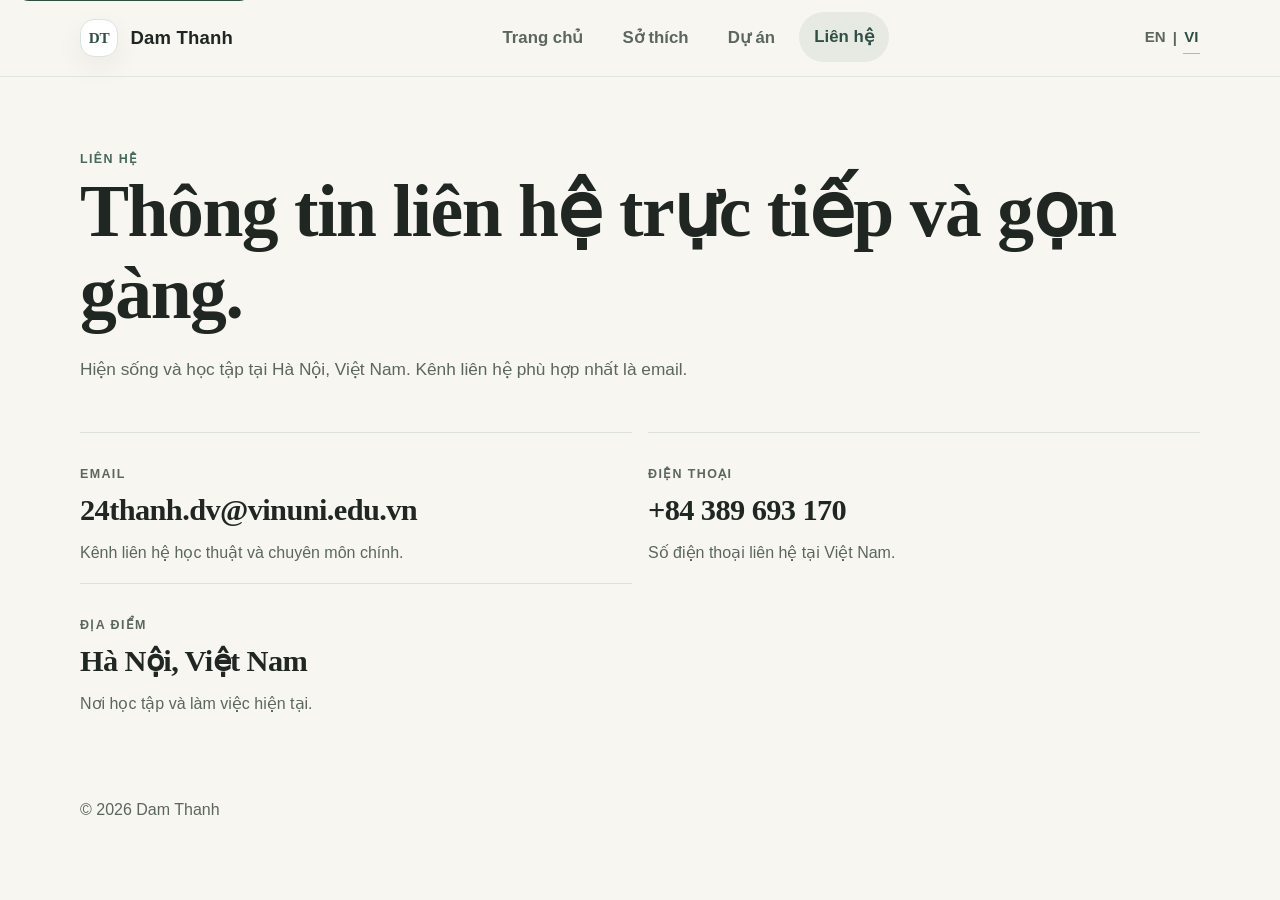
==== contact-vi.html @ 06731d40 "Add files via upload" ====
<!DOCTYPE html>
<html lang="vi">
<head>
  <meta charset="UTF-8">
  <meta name="viewport" content="width=device-width, initial-scale=1.0">
  <title>Liên hệ | Dam Thanh</title>
  <meta name="description" content="Thông tin liên hệ của Dam Viet Thanh, sinh viên Data Science tại VinUniversity, hiện sống và học tập tại Hà Nội, Việt Nam.">
  <meta name="theme-color" content="#f7f6f1">
  <link rel="canonical" href="http://localhost:3050/contact-vi.html">
  <link rel="stylesheet" href="css/style.css">
</head>
<body>
  <a class="skip-link" href="#main">Bỏ qua nội dung điều hướng</a>

  <header class="site-header">
    <nav class="nav" aria-label="Điều hướng chính">
      <a class="brand" href="index-vi.html" aria-label="Trang chủ Dam Thanh">
        <span class="brand-mark">DT</span>
        <span class="brand-text">Dam Thanh</span>
      </a>

      <button class="nav-toggle" type="button" aria-expanded="false" aria-controls="nav-links">
        Menu
      </button>

      <div class="nav-links" id="nav-links">
        <a href="index-vi.html">Trang chủ</a>
        <a href="hobbies-vi.html">Sở thích</a>
        <a href="projects-vi.html">Dự án</a>
        <a href="contact-vi.html">Liên hệ</a>
      </div>

      <div class="nav-lang" aria-label="Chuyển ngôn ngữ">
        <a href="contact.html">EN</a>
        <span>|</span>
        <a class="is-active" href="contact-vi.html" aria-current="page">VI</a>
      </div>
    </nav>
  </header>

  <main id="main" class="page-shell">
    <section class="page-intro reveal">
      <p class="eyebrow">Liên hệ</p>
      <h1>Thông tin liên hệ trực tiếp và gọn gàng.</h1>
      <p class="lead">
        Hiện sống và học tập tại Hà Nội, Việt Nam. Kênh liên hệ phù hợp nhất là email.
      </p>
    </section>

    <section class="contact-layout reveal">
      <article class="contact-card">
        <p class="card-label">Email</p>
        <h2><a href="mailto:24thanh.dv@vinuni.edu.vn">24thanh.dv@vinuni.edu.vn</a></h2>
        <p>Kênh liên hệ học thuật và chuyên môn chính.</p>
      </article>

      <article class="contact-card">
        <p class="card-label">Điện thoại</p>
        <h2><a href="tel:+84389693170">+84 389 693 170</a></h2>
        <p>Số điện thoại liên hệ tại Việt Nam.</p>
      </article>

      <article class="contact-card">
        <p class="card-label">Địa điểm</p>
        <h2>Hà Nội, Việt Nam</h2>
        <p>Nơi học tập và làm việc hiện tại.</p>
      </article>
    </section>
  </main>

  <footer class="site-footer">
    <p>&copy; <span id="year"></span> Dam Thanh</p>
  </footer>

  <script src="js/script.js"></script>
</body>
</html>
---- css/style.css ----
:root {
  --bg: #f7f6f1;
  --surface: #fcfbf7;
  --surface-strong: #ffffff;
  --text: #202722;
  --muted: #5b665f;
  --line: #dde2dc;
  --accent: #45695d;
  --accent-strong: #2f4f45;
  --shadow: 0 10px 28px rgba(26, 39, 33, 0.06);
  --radius: 1.1rem;
  --radius-large: 1.5rem;
  --max-width: 1120px;
}

*,
*::before,
*::after {
  box-sizing: border-box;
}

html {
  scroll-behavior: smooth;
}

body {
  margin: 0;
  background: var(--bg);
  color: var(--text);
  font-family: "Segoe UI", "Helvetica Neue", Arial, sans-serif;
  line-height: 1.65;
  text-rendering: optimizeLegibility;
}

img {
  display: block;
  max-width: 100%;
}

a {
  color: inherit;
  text-decoration: none;
}

button,
input,
textarea {
  font: inherit;
}

h1,
h2,
h3 {
  margin: 0;
  font-family: "Iowan Old Style", "Palatino Linotype", "Book Antiqua", Georgia, serif;
  font-weight: 600;
  letter-spacing: -0.02em;
  line-height: 1.12;
}

p {
  margin: 0;
}

.skip-link {
  position: absolute;
  top: -3rem;
  left: 1rem;
  z-index: 20;
  padding: 0.7rem 0.95rem;
  border-radius: 0.8rem;
  background: var(--accent-strong);
  color: #fff;
}

.skip-link:focus {
  top: 1rem;
}

.site-header {
  position: sticky;
  top: 0;
  z-index: 10;
  border-bottom: 1px solid rgba(221, 226, 220, 0.92);
  background: rgba(247, 246, 241, 0.92);
  backdrop-filter: blur(14px);
}

.nav {
  width: min(var(--max-width), calc(100% - 2rem));
  margin: 0 auto;
  min-height: 4.75rem;
  display: flex;
  align-items: center;
  justify-content: flex-start;
  gap: 0.75rem;
}

.brand {
  display: inline-flex;
  align-items: center;
  gap: 0.75rem;
  flex: 0 0 auto;
  min-width: 9.5rem;
}

.brand-mark {
  width: 2.4rem;
  height: 2.4rem;
  display: grid;
  place-items: center;
  border: 1px solid var(--line);
  border-radius: 0.9rem;
  background: var(--surface-strong);
  color: var(--accent-strong);
  font-family: "Iowan Old Style", Georgia, serif;
  font-size: 0.95rem;
  font-weight: 700;
  box-shadow: var(--shadow);
}

.brand-text {
  font-size: 1.16rem;
  font-weight: 650;
  letter-spacing: 0.01em;
}

.nav-toggle {
  display: none;
  padding: 0.7rem 0.95rem;
  border: 1px solid var(--line);
  border-radius: 0.9rem;
  background: var(--surface);
  color: var(--text);
}

.nav-links {
  display: flex;
  align-items: center;
  justify-content: center;
  gap: 0.55rem;
  flex: 1;
  width: 100%;
}

.nav-lang {
  display: inline-flex;
  align-items: center;
  gap: 0.35rem;
  flex: 0 0 auto;
  color: var(--muted);
  font-size: 0.94rem;
  font-weight: 600;
}

.nav-lang a {
  padding: 0.22rem 0.1rem;
  border-bottom: 1px solid transparent;
  transition: color 180ms ease, border-color 180ms ease;
}

.nav-lang a:hover,
.nav-lang a:focus-visible,
.nav-lang a.is-active {
  color: var(--accent-strong);
  border-color: rgba(69, 105, 93, 0.42);
}

.nav-links a {
  padding: 0.72rem 0.95rem;
  border-radius: 999px;
  color: var(--muted);
  font-size: 1.05rem;
  font-weight: 600;
  transition: color 180ms ease, background-color 180ms ease, transform 180ms ease;
}

.nav-links a:hover,
.nav-links a:focus-visible,
.nav-links a.is-active {
  color: var(--accent-strong);
  background: rgba(69, 105, 93, 0.09);
  transform: translateY(-1px);
}

.page-shell {
  width: min(var(--max-width), calc(100% - 2rem));
  margin: 0 auto;
  padding: 4.5rem 0 5rem;
}

.hero,
.page-intro,
.section,
.section-grid,
.detail-grid,
.project-stack,
.contact-layout {
  margin-top: 0;
}

.hero {
  max-width: 48rem;
}

.hero-stage {
  max-width: none;
  min-height: 34rem;
  display: grid;
  grid-template-columns: minmax(0, 1.15fr) minmax(220px, 0.6fr);
  align-items: end;
  gap: 2rem;
  padding: 2.2rem;
  border-radius: 2rem;
  overflow: hidden;
  background-image:
    linear-gradient(180deg, rgba(20, 29, 25, 0.24) 0%, rgba(20, 29, 25, 0.52) 100%),
    linear-gradient(90deg, rgba(20, 29, 25, 0.58) 0%, rgba(20, 29, 25, 0.34) 54%, rgba(20, 29, 25, 0.18) 100%),
    url("../images/vinuni-upfront.webp");
  background-size: cover;
  background-position: center center;
  box-shadow: var(--shadow);
}

.hero-panel {
  max-width: 38rem;
  color: #f7f7f2;
}

.hero-panel .eyebrow {
  color: rgba(247, 247, 242, 0.82);
}

.hero-stage h1 {
  color: #ffffff;
}

.hero-subtitle {
  margin-top: 1rem;
  max-width: 34rem;
  color: rgba(247, 247, 242, 0.94);
  font-size: 1.18rem;
  line-height: 1.65;
}

.hero-stage .lead {
  max-width: 32rem;
  color: rgba(247, 247, 242, 0.84);
}

.hero-meta {
  margin-top: 1.2rem;
  color: rgba(247, 247, 242, 0.78);
  font-size: 0.98rem;
  letter-spacing: 0.02em;
}

.hero-meta a {
  color: inherit;
  text-decoration: underline;
  text-decoration-color: rgba(247, 247, 242, 0.35);
  text-underline-offset: 0.16em;
}

.hero-meta a:hover,
.hero-meta a:focus-visible {
  text-decoration-color: rgba(247, 247, 242, 0.82);
}

.hero-aside {
  display: flex;
  justify-content: flex-end;
  align-items: end;
}

.portrait-frame {
  width: min(100%, 25rem);
  margin: 0;
  padding: 0.9rem;
  border: 1px solid var(--line);
  border-radius: 2rem;
  background: rgba(255, 255, 255, 0.72);
  box-shadow: var(--shadow);
}

.portrait-frame-hero {
  width: min(100%, 18rem);
  padding: 0.6rem;
  background: rgba(255, 255, 255, 0.1);
  border-color: rgba(255, 255, 255, 0.18);
  backdrop-filter: blur(6px);
}

.portrait-frame img {
  width: 100%;
  aspect-ratio: 4 / 5;
  object-fit: cover;
  object-position: center top;
  border-radius: 1.4rem;
}

.summary-strip {
  display: grid;
  grid-template-columns: repeat(auto-fit, minmax(220px, 1fr));
  gap: 1.25rem;
  margin-top: 2rem;
}

.summary-item {
  padding-top: 1rem;
  border-top: 1px solid var(--line);
}

.story-section {
  margin-top: 4.75rem;
  padding-top: 2.15rem;
  border-top: 1px solid var(--line);
}

.media-grid {
  display: grid;
  grid-template-columns: repeat(2, minmax(0, 1fr));
  gap: 1.4rem 1.1rem;
  margin-top: 1.8rem;
}

.media-card {
  grid-column: span 1;
  margin: 0;
}

.media-card-wide {
  grid-column: 1 / -1;
}

.media-card-tall {
  grid-column: span 1;
}

.media-card img {
  width: 100%;
  height: 18.5rem;
  object-fit: cover;
  object-position: center;
  border-radius: 1rem;
}

.media-card-wide img {
  height: 24rem;
}

.media-card-tall img {
  height: 18.5rem;
}

.media-card figcaption {
  padding: 0.8rem 0 0;
  color: var(--muted);
  font-size: 0.92rem;
  line-height: 1.55;
}

.summary-item h2 {
  margin-top: 0.45rem;
  font-size: clamp(1.2rem, 2vw, 1.5rem);
}

.summary-item p:last-child {
  margin-top: 0.55rem;
  color: var(--muted);
}

.eyebrow,
.card-label,
.project-type,
.project-year {
  font-size: 0.78rem;
  font-weight: 700;
  letter-spacing: 0.11em;
  text-transform: uppercase;
}

.eyebrow,
.card-label,
.project-type {
  color: var(--accent);
}

.hero h1,
.page-intro h1 {
  font-size: clamp(2.5rem, 6vw, 4.6rem);
}

.lead {
  margin-top: 1.3rem;
  max-width: 42rem;
  color: var(--muted);
  font-size: 1.08rem;
}

.button {
  display: inline-flex;
  align-items: center;
  justify-content: center;
  min-height: 3rem;
  padding: 0.8rem 1.15rem;
  border: 1px solid transparent;
  border-radius: 999px;
  background: var(--accent-strong);
  color: #fff;
  box-shadow: var(--shadow);
  transition: transform 180ms ease, opacity 180ms ease, background-color 180ms ease;
}

.button:hover,
.button:focus-visible {
  transform: translateY(-1px);
}

.button-secondary {
  border-color: var(--line);
  background: transparent;
  color: var(--text);
  box-shadow: none;
}

.section-grid,
.detail-grid,
.contact-layout {
  display: grid;
  grid-template-columns: repeat(3, minmax(0, 1fr));
  gap: 1rem;
  margin-top: 3rem;
}

.feature-card,
.detail-card,
.contact-card,
.statement-panel,
.project-card,
.contact-form {
  border: 0;
  border-top: 1px solid var(--line);
  border-radius: 0;
  background: transparent;
  box-shadow: none;
}

.feature-card,
.detail-card,
.contact-card,
.project-card {
  padding: 1.15rem 0 0;
}

.feature-card h2,
.statement-panel h2,
.detail-card h2,
.project-card h2,
.contact-card h2 {
  margin-top: 0.55rem;
  font-size: clamp(1.35rem, 3vw, 1.9rem);
}

.feature-card p:not(.card-label),
.detail-card p:not(.card-label),
.project-card p,
.contact-card p {
  margin-top: 0.8rem;
  color: var(--muted);
}

.section {
  margin-top: 3rem;
}

.section-heading {
  max-width: 44rem;
}

.section-heading h2 {
  margin-top: 0.55rem;
  font-size: clamp(1.9rem, 4vw, 3rem);
}

.section-copy {
  margin-top: 1rem;
  max-width: 38rem;
  color: var(--muted);
}

.detail-grid,
.contact-layout {
  grid-template-columns: repeat(2, minmax(0, 1fr));
}

.project-stack {
  display: grid;
  gap: 2rem;
  margin-top: 3rem;
}

.project-card {
  padding: 1.2rem 0 0;
}

.project-meta {
  display: flex;
  align-items: center;
  justify-content: space-between;
  gap: 1rem;
}

.project-year {
  color: var(--muted);
}

.contact-form {
  max-width: 42rem;
  padding: 1.2rem 0 0;
}

.form-row + .form-row {
  margin-top: 1rem;
}

.form-row label {
  display: block;
  margin-bottom: 0.45rem;
  font-weight: 600;
}

.form-row input,
.form-row textarea {
  width: 100%;
  padding: 0.9rem 1rem;
  border: 1px solid var(--line);
  border-radius: var(--radius);
  background: #fff;
  color: var(--muted);
}

.form-row input:disabled,
.form-row textarea:disabled,
.contact-form .button:disabled {
  cursor: not-allowed;
  opacity: 0.7;
}

.contact-form .button {
  margin-top: 1rem;
}

.site-footer {
  width: min(var(--max-width), calc(100% - 2rem));
  margin: 0 auto;
  padding: 0 0 2.5rem;
  color: var(--muted);
}

.reveal {
  opacity: 0;
  transform: translateY(18px);
  transition: opacity 480ms ease, transform 480ms ease;
}

.reveal.is-visible {
  opacity: 1;
  transform: translateY(0);
}

:focus-visible {
  outline: 2px solid rgba(69, 105, 93, 0.38);
  outline-offset: 3px;
}

@media (prefers-reduced-motion: reduce) {
  html {
    scroll-behavior: auto;
  }

  *,
  *::before,
  *::after {
    animation: none !important;
    transition: none !important;
  }

  .reveal {
    opacity: 1;
    transform: none;
  }
}

@media (max-width: 860px) {
  .nav {
    min-height: 4.4rem;
    flex-wrap: wrap;
    padding: 0.8rem 0;
  }

  .nav-toggle {
    display: inline-flex;
  }

  .nav-links {
    width: 100%;
    display: none;
    flex-direction: column;
    align-items: stretch;
    padding-bottom: 0.4rem;
  }

  .nav-links.is-open {
    display: flex;
  }

  .nav-links a {
    border-radius: 1rem;
  }

  .nav-lang {
    margin-left: auto;
  }

  .section-grid,
  .summary-strip,
  .media-grid,
  .detail-grid,
  .contact-layout {
    grid-template-columns: 1fr;
  }

  .media-card,
  .media-card-wide,
  .media-card-tall {
    grid-column: 1 / -1;
  }

}

@media (max-width: 640px) {
  .page-shell {
    padding-top: 3.25rem;
  }

  .hero h1,
  .page-intro h1 {
    font-size: clamp(2.2rem, 11vw, 3.4rem);
  }

  .hero-stage {
    grid-template-columns: 1fr;
    min-height: auto;
    gap: 1.5rem;
    padding: 1.35rem;
    border-radius: 1.5rem;
  }

  .hero-aside {
    justify-content: flex-start;
  }

  .portrait-frame-hero {
    width: min(100%, 12.5rem);
  }

  .lead {
    font-size: 1rem;
  }

  .feature-card,
  .detail-card,
  .contact-card,
  .project-card,
  .contact-form {
    padding: 1rem 0 0;
  }
}
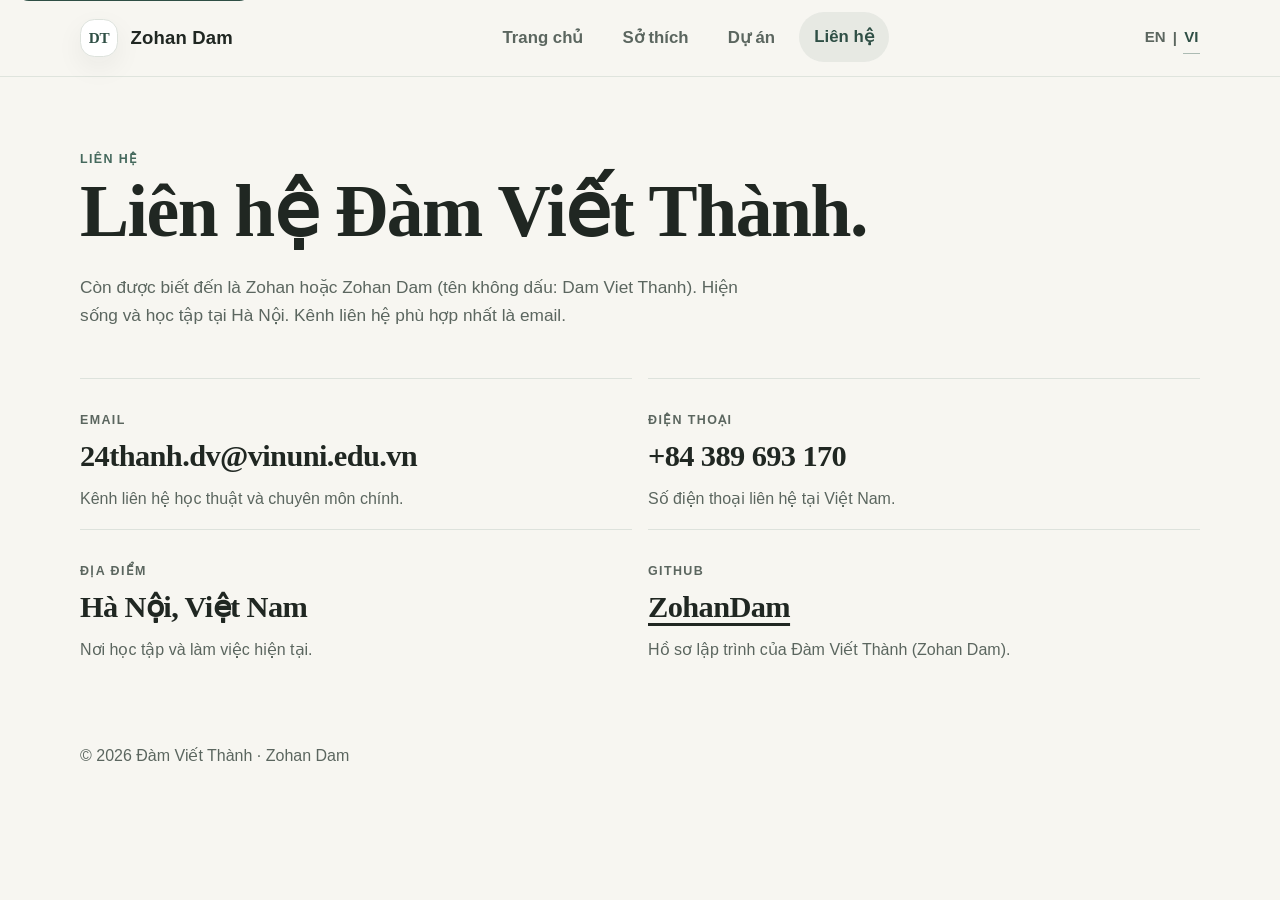
==== commit a007cc8d: "Update CV profile and clarify Vietnamese name and Zohan aliases" ====
--- a/contact-vi.html
+++ b/contact-vi.html
@@ -3,10 +3,26 @@
 <head>
   <meta charset="UTF-8">
   <meta name="viewport" content="width=device-width, initial-scale=1.0">
-  <title>Liên hệ | Dam Thanh</title>
-  <meta name="description" content="Thông tin liên hệ của Dam Viet Thanh, sinh viên Data Science tại VinUniversity, hiện sống và học tập tại Hà Nội, Việt Nam.">
+  <title>Liên hệ | Đàm Viết Thành (Zohan Dam)</title>
+  <meta name="description" content="Liên hệ Đàm Viết Thành (Dam Viet Thanh), còn được biết đến là Zohan hoặc Zohan Dam, tại Hà Nội. Email và hồ sơ GitHub.">
   <meta name="theme-color" content="#f7f6f1">
-  <link rel="canonical" href="http://localhost:3050/contact-vi.html">
+  <link rel="canonical" href="https://damthanh.com/contact-vi.html">
+  <link rel="alternate" hreflang="en" href="https://damthanh.com/contact.html">
+  <link rel="alternate" hreflang="vi" href="https://damthanh.com/contact-vi.html">
+  <link rel="alternate" hreflang="x-default" href="https://damthanh.com/contact.html">
+  <meta property="og:type" content="website">
+  <meta property="og:site_name" content="Đàm Viết Thành (Zohan Dam)">
+  <meta property="og:title" content="Liên hệ | Đàm Viết Thành (Zohan Dam)">
+  <meta property="og:description" content="Liên hệ Đàm Viết Thành (Dam Viet Thanh), còn được biết đến là Zohan hoặc Zohan Dam, tại Hà Nội. Email và hồ sơ GitHub.">
+  <meta property="og:url" content="https://damthanh.com/contact-vi.html">
+  <meta property="og:locale" content="vi_VN">
+  <meta property="og:locale:alternate" content="en_US">
+  <meta property="og:image" content="https://damthanh.com/images/profile.jpg">
+  <meta property="og:image:alt" content="Đàm Viết Thành (Zohan Dam)">
+  <meta name="twitter:card" content="summary">
+  <meta name="twitter:title" content="Liên hệ | Đàm Viết Thành (Zohan Dam)">
+  <meta name="twitter:description" content="Liên hệ Đàm Viết Thành (Dam Viet Thanh), còn được biết đến là Zohan hoặc Zohan Dam, tại Hà Nội. Email và hồ sơ GitHub.">
+  <meta name="twitter:image" content="https://damthanh.com/images/profile.jpg">
   <link rel="stylesheet" href="css/style.css">
 </head>
 <body>
@@ -14,9 +30,9 @@
 
   <header class="site-header">
     <nav class="nav" aria-label="Điều hướng chính">
-      <a class="brand" href="index-vi.html" aria-label="Trang chủ Dam Thanh">
+      <a class="brand" href="index-vi.html" aria-label="Trang chủ Đàm Viết Thành">
         <span class="brand-mark">DT</span>
-        <span class="brand-text">Dam Thanh</span>
+        <span class="brand-text">Zohan Dam</span>
       </a>
 
       <button class="nav-toggle" type="button" aria-expanded="false" aria-controls="nav-links">
@@ -41,9 +57,9 @@
   <main id="main" class="page-shell">
     <section class="page-intro reveal">
       <p class="eyebrow">Liên hệ</p>
-      <h1>Thông tin liên hệ trực tiếp và gọn gàng.</h1>
+      <h1>Liên hệ Đàm Viết Thành.</h1>
       <p class="lead">
-        Hiện sống và học tập tại Hà Nội, Việt Nam. Kênh liên hệ phù hợp nhất là email.
+        Còn được biết đến là Zohan hoặc Zohan Dam (tên không dấu: Dam Viet Thanh). Hiện sống và học tập tại Hà Nội. Kênh liên hệ phù hợp nhất là email.
       </p>
     </section>
 
@@ -65,11 +81,16 @@
         <h2>Hà Nội, Việt Nam</h2>
         <p>Nơi học tập và làm việc hiện tại.</p>
       </article>
+      <article class="contact-card">
+        <p class="card-label">GitHub</p>
+        <h2><a class="text-link" href="https://github.com/ZohanDam" rel="me">ZohanDam</a></h2>
+        <p>Hồ sơ lập trình của Đàm Viết Thành (Zohan Dam).</p>
+      </article>
     </section>
   </main>
 
   <footer class="site-footer">
-    <p>&copy; <span id="year"></span> Dam Thanh</p>
+    <p>&copy; <span id="year"></span> Đàm Viết Thành · Zohan Dam</p>
   </footer>
 
   <script src="js/script.js"></script>
--- a/css/style.css
+++ b/css/style.css
@@ -677,3 +677,49 @@
     padding: 1rem 0 0;
   }
 }
+
+/* Profile identity and CV details. */
+.hero-alias {
+  margin-top: 0.9rem;
+  max-width: 34rem;
+  color: rgba(247, 247, 242, 0.92);
+  font-size: 1rem;
+}
+
+.detail-card h3 {
+  margin-top: 0.55rem;
+  font-size: clamp(1.35rem, 3vw, 1.9rem);
+}
+
+.text-link {
+  text-decoration: underline;
+  text-underline-offset: 0.2em;
+}
+
+.project-meta {
+  flex-wrap: wrap;
+}
+
+.contact-card a {
+  overflow-wrap: anywhere;
+}
+
+@media (max-width: 860px) {
+  .nav-links {
+    flex: 0 0 100%;
+    order: 4;
+  }
+}
+
+@media (max-width: 380px) {
+  .brand {
+    min-width: 0;
+    gap: 0.5rem;
+  }
+  .brand-text {
+    font-size: 1rem;
+  }
+  .nav-toggle {
+    padding: 0.55rem 0.65rem;
+  }
+}
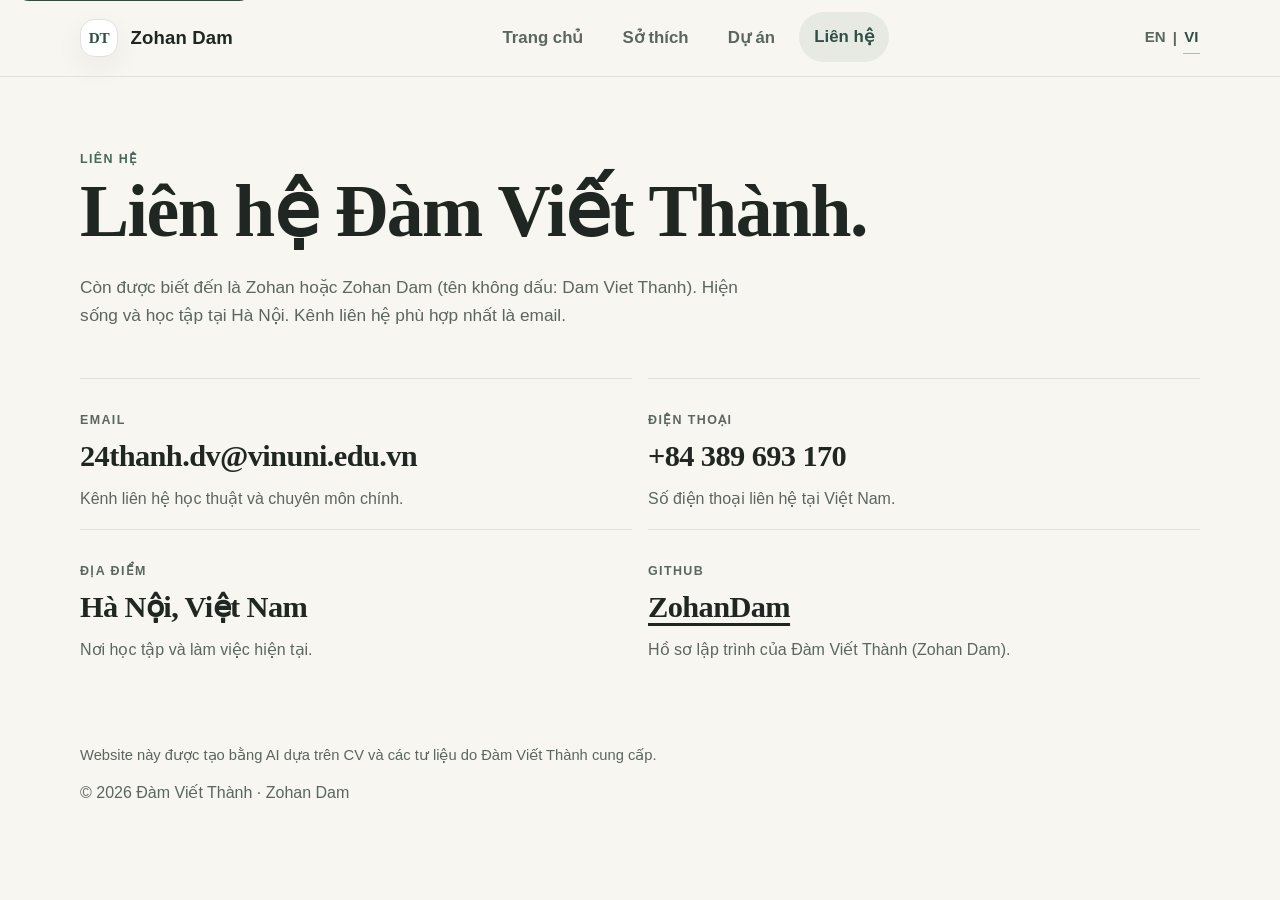
==== commit 91d23ef1: "Disclose AI generation based on supplied CV and materials" ====
--- a/contact-vi.html
+++ b/contact-vi.html
@@ -23,7 +23,7 @@
   <meta name="twitter:title" content="Liên hệ | Đàm Viết Thành (Zohan Dam)">
   <meta name="twitter:description" content="Liên hệ Đàm Viết Thành (Dam Viet Thanh), còn được biết đến là Zohan hoặc Zohan Dam, tại Hà Nội. Email và hồ sơ GitHub.">
   <meta name="twitter:image" content="https://damthanh.com/images/profile.jpg">
-  <link rel="stylesheet" href="css/style.css">
+  <link rel="stylesheet" href="css/style.css?v=20261103-disclosure">
 </head>
 <body>
   <a class="skip-link" href="#main">Bỏ qua nội dung điều hướng</a>
@@ -90,6 +90,7 @@
   </main>
 
   <footer class="site-footer">
+    <p class="site-disclosure">Website này được tạo bằng AI dựa trên CV và các tư liệu do Đàm Viết Thành cung cấp.</p>
     <p>&copy; <span id="year"></span> Đàm Viết Thành · Zohan Dam</p>
   </footer>
 
--- a/css/style.css
+++ b/css/style.css
@@ -691,6 +691,24 @@
   font-size: clamp(1.35rem, 3vw, 1.9rem);
 }
 
+.focus-section {
+  display: grid;
+  grid-template-columns: minmax(0, 1.15fr) minmax(0, 1fr);
+  align-items: start;
+  gap: 2.5rem;
+}
+
+.focus-research {
+  padding: 1.75rem;
+  border: 1px solid var(--line);
+  border-radius: var(--radius-large);
+  background: var(--surface);
+}
+
+.focus-research .text-link {
+  color: var(--accent-strong);
+}
+
 .text-link {
   text-decoration: underline;
   text-underline-offset: 0.2em;
@@ -705,6 +723,11 @@
 }
 
 @media (max-width: 860px) {
+  .focus-section {
+    grid-template-columns: minmax(0, 1fr);
+    gap: 1.75rem;
+  }
+
   .nav-links {
     flex: 0 0 100%;
     order: 4;
@@ -723,3 +746,9 @@
     padding: 0.55rem 0.65rem;
   }
 }
+
+.site-disclosure {
+  max-width: 48rem;
+  margin-bottom: 0.75rem;
+  font-size: 0.92rem;
+}
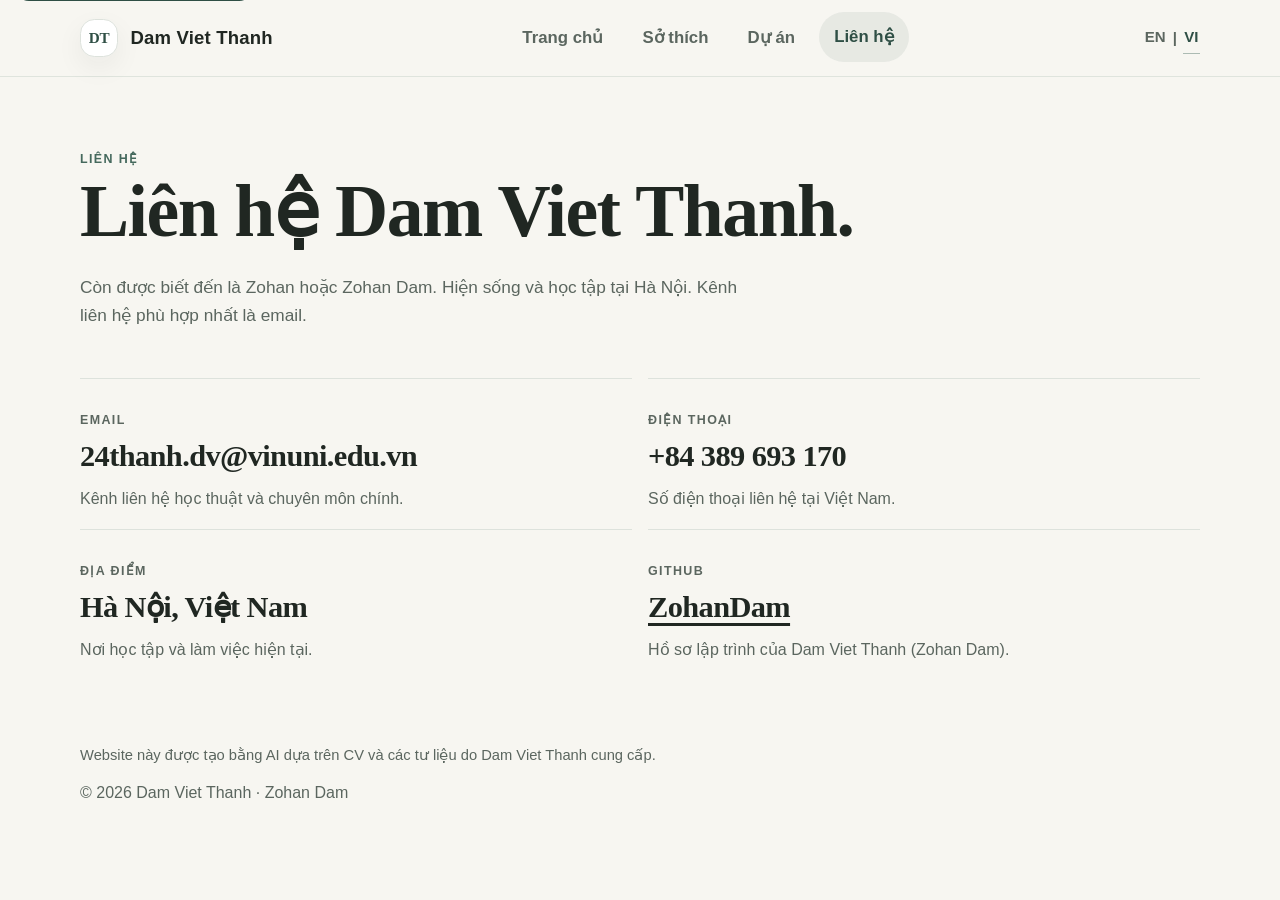
==== commit 2cdb0fbf: "Display Dam Viet Thanh and retain Vietnamese name in structured aliases" ====
--- a/contact-vi.html
+++ b/contact-vi.html
@@ -3,25 +3,25 @@
 <head>
   <meta charset="UTF-8">
   <meta name="viewport" content="width=device-width, initial-scale=1.0">
-  <title>Liên hệ | Đàm Viết Thành (Zohan Dam)</title>
-  <meta name="description" content="Liên hệ Đàm Viết Thành (Dam Viet Thanh), còn được biết đến là Zohan hoặc Zohan Dam, tại Hà Nội. Email và hồ sơ GitHub.">
+  <title>Liên hệ | Dam Viet Thanh (Zohan Dam)</title>
+  <meta name="description" content="Liên hệ Dam Viet Thanh, còn được biết đến là Zohan hoặc Zohan Dam, tại Hà Nội. Email và hồ sơ GitHub.">
   <meta name="theme-color" content="#f7f6f1">
   <link rel="canonical" href="https://damthanh.com/contact-vi.html">
   <link rel="alternate" hreflang="en" href="https://damthanh.com/contact.html">
   <link rel="alternate" hreflang="vi" href="https://damthanh.com/contact-vi.html">
   <link rel="alternate" hreflang="x-default" href="https://damthanh.com/contact.html">
   <meta property="og:type" content="website">
-  <meta property="og:site_name" content="Đàm Viết Thành (Zohan Dam)">
-  <meta property="og:title" content="Liên hệ | Đàm Viết Thành (Zohan Dam)">
-  <meta property="og:description" content="Liên hệ Đàm Viết Thành (Dam Viet Thanh), còn được biết đến là Zohan hoặc Zohan Dam, tại Hà Nội. Email và hồ sơ GitHub.">
+  <meta property="og:site_name" content="Dam Viet Thanh (Zohan Dam)">
+  <meta property="og:title" content="Liên hệ | Dam Viet Thanh (Zohan Dam)">
+  <meta property="og:description" content="Liên hệ Dam Viet Thanh, còn được biết đến là Zohan hoặc Zohan Dam, tại Hà Nội. Email và hồ sơ GitHub.">
   <meta property="og:url" content="https://damthanh.com/contact-vi.html">
   <meta property="og:locale" content="vi_VN">
   <meta property="og:locale:alternate" content="en_US">
   <meta property="og:image" content="https://damthanh.com/images/profile.jpg">
-  <meta property="og:image:alt" content="Đàm Viết Thành (Zohan Dam)">
+  <meta property="og:image:alt" content="Dam Viet Thanh (Zohan Dam)">
   <meta name="twitter:card" content="summary">
-  <meta name="twitter:title" content="Liên hệ | Đàm Viết Thành (Zohan Dam)">
-  <meta name="twitter:description" content="Liên hệ Đàm Viết Thành (Dam Viet Thanh), còn được biết đến là Zohan hoặc Zohan Dam, tại Hà Nội. Email và hồ sơ GitHub.">
+  <meta name="twitter:title" content="Liên hệ | Dam Viet Thanh (Zohan Dam)">
+  <meta name="twitter:description" content="Liên hệ Dam Viet Thanh, còn được biết đến là Zohan hoặc Zohan Dam, tại Hà Nội. Email và hồ sơ GitHub.">
   <meta name="twitter:image" content="https://damthanh.com/images/profile.jpg">
   <link rel="stylesheet" href="css/style.css?v=20261103-disclosure">
 </head>
@@ -30,9 +30,9 @@
 
   <header class="site-header">
     <nav class="nav" aria-label="Điều hướng chính">
-      <a class="brand" href="index-vi.html" aria-label="Trang chủ Đàm Viết Thành">
+      <a class="brand" href="index-vi.html" aria-label="Trang chủ Dam Viet Thanh">
         <span class="brand-mark">DT</span>
-        <span class="brand-text">Zohan Dam</span>
+        <span class="brand-text">Dam Viet Thanh</span>
       </a>
 
       <button class="nav-toggle" type="button" aria-expanded="false" aria-controls="nav-links">
@@ -57,9 +57,9 @@
   <main id="main" class="page-shell">
     <section class="page-intro reveal">
       <p class="eyebrow">Liên hệ</p>
-      <h1>Liên hệ Đàm Viết Thành.</h1>
+      <h1>Liên hệ Dam Viet Thanh.</h1>
       <p class="lead">
-        Còn được biết đến là Zohan hoặc Zohan Dam (tên không dấu: Dam Viet Thanh). Hiện sống và học tập tại Hà Nội. Kênh liên hệ phù hợp nhất là email.
+        Còn được biết đến là Zohan hoặc Zohan Dam. Hiện sống và học tập tại Hà Nội. Kênh liên hệ phù hợp nhất là email.
       </p>
     </section>
 
@@ -84,14 +84,14 @@
       <article class="contact-card">
         <p class="card-label">GitHub</p>
         <h2><a class="text-link" href="https://github.com/ZohanDam" rel="me">ZohanDam</a></h2>
-        <p>Hồ sơ lập trình của Đàm Viết Thành (Zohan Dam).</p>
+        <p>Hồ sơ lập trình của Dam Viet Thanh (Zohan Dam).</p>
       </article>
     </section>
   </main>
 
   <footer class="site-footer">
-    <p class="site-disclosure">Website này được tạo bằng AI dựa trên CV và các tư liệu do Đàm Viết Thành cung cấp.</p>
-    <p>&copy; <span id="year"></span> Đàm Viết Thành · Zohan Dam</p>
+    <p class="site-disclosure">Website này được tạo bằng AI dựa trên CV và các tư liệu do Dam Viet Thanh cung cấp.</p>
+    <p>&copy; <span id="year"></span> Dam Viet Thanh · Zohan Dam</p>
   </footer>
 
   <script src="js/script.js"></script>
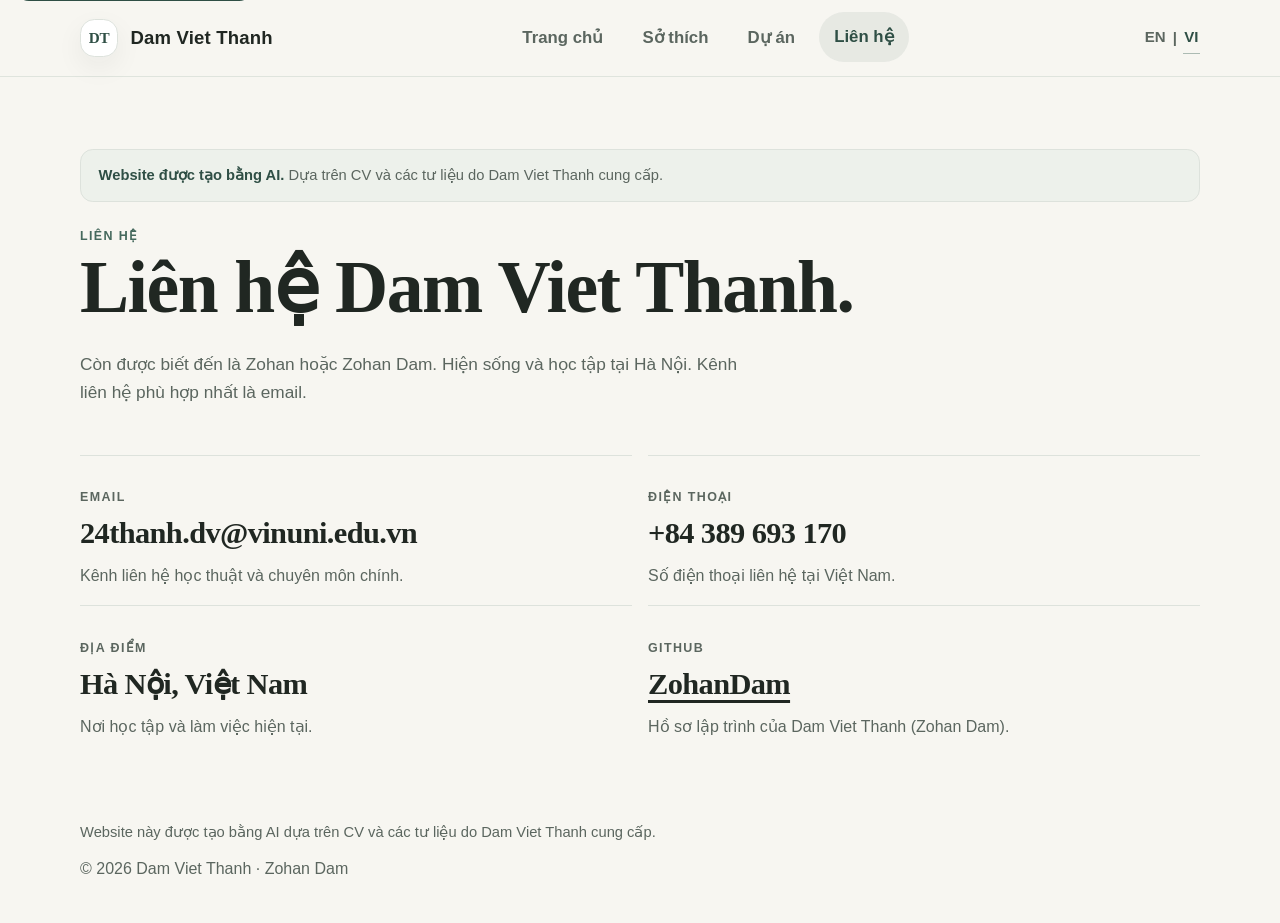
==== commit 3853c7af: "Make AI acknowledgement prominent and add explicit Zohan metadata" ====
--- a/contact-vi.html
+++ b/contact-vi.html
@@ -3,27 +3,28 @@
 <head>
   <meta charset="UTF-8">
   <meta name="viewport" content="width=device-width, initial-scale=1.0">
-  <title>Liên hệ | Dam Viet Thanh (Zohan Dam)</title>
+  <title>Liên hệ | Dam Viet Thanh (Zohan)</title>
   <meta name="description" content="Liên hệ Dam Viet Thanh, còn được biết đến là Zohan hoặc Zohan Dam, tại Hà Nội. Email và hồ sơ GitHub.">
+  <meta name="author" content="Dam Viet Thanh (Zohan)">
   <meta name="theme-color" content="#f7f6f1">
   <link rel="canonical" href="https://damthanh.com/contact-vi.html">
   <link rel="alternate" hreflang="en" href="https://damthanh.com/contact.html">
   <link rel="alternate" hreflang="vi" href="https://damthanh.com/contact-vi.html">
   <link rel="alternate" hreflang="x-default" href="https://damthanh.com/contact.html">
   <meta property="og:type" content="website">
-  <meta property="og:site_name" content="Dam Viet Thanh (Zohan Dam)">
-  <meta property="og:title" content="Liên hệ | Dam Viet Thanh (Zohan Dam)">
+  <meta property="og:site_name" content="Dam Viet Thanh (Zohan)">
+  <meta property="og:title" content="Liên hệ | Dam Viet Thanh (Zohan)">
   <meta property="og:description" content="Liên hệ Dam Viet Thanh, còn được biết đến là Zohan hoặc Zohan Dam, tại Hà Nội. Email và hồ sơ GitHub.">
   <meta property="og:url" content="https://damthanh.com/contact-vi.html">
   <meta property="og:locale" content="vi_VN">
   <meta property="og:locale:alternate" content="en_US">
   <meta property="og:image" content="https://damthanh.com/images/profile.jpg">
-  <meta property="og:image:alt" content="Dam Viet Thanh (Zohan Dam)">
+  <meta property="og:image:alt" content="Dam Viet Thanh (Zohan)">
   <meta name="twitter:card" content="summary">
-  <meta name="twitter:title" content="Liên hệ | Dam Viet Thanh (Zohan Dam)">
+  <meta name="twitter:title" content="Liên hệ | Dam Viet Thanh (Zohan)">
   <meta name="twitter:description" content="Liên hệ Dam Viet Thanh, còn được biết đến là Zohan hoặc Zohan Dam, tại Hà Nội. Email và hồ sơ GitHub.">
   <meta name="twitter:image" content="https://damthanh.com/images/profile.jpg">
-  <link rel="stylesheet" href="css/style.css?v=20261103-disclosure">
+  <link rel="stylesheet" href="css/style.css?v=20261103-ai-notice">
 </head>
 <body>
   <a class="skip-link" href="#main">Bỏ qua nội dung điều hướng</a>
@@ -55,6 +56,8 @@
   </header>
 
   <main id="main" class="page-shell">
+    <p class="ai-notice"><strong>Website được tạo bằng AI.</strong> Dựa trên CV và các tư liệu do Dam Viet Thanh cung cấp.</p>
+
     <section class="page-intro reveal">
       <p class="eyebrow">Liên hệ</p>
       <h1>Liên hệ Dam Viet Thanh.</h1>
--- a/css/style.css
+++ b/css/style.css
@@ -752,3 +752,18 @@
   margin-bottom: 0.75rem;
   font-size: 0.92rem;
 }
+
+.ai-notice {
+  margin-bottom: 1.5rem;
+  padding: 0.85rem 1.1rem;
+  border: 1px solid var(--line);
+  border-radius: 0.8rem;
+  background: #edf1eb;
+  color: var(--muted);
+  font-size: 0.92rem;
+  line-height: 1.6;
+}
+
+.ai-notice strong {
+  color: var(--accent-strong);
+}
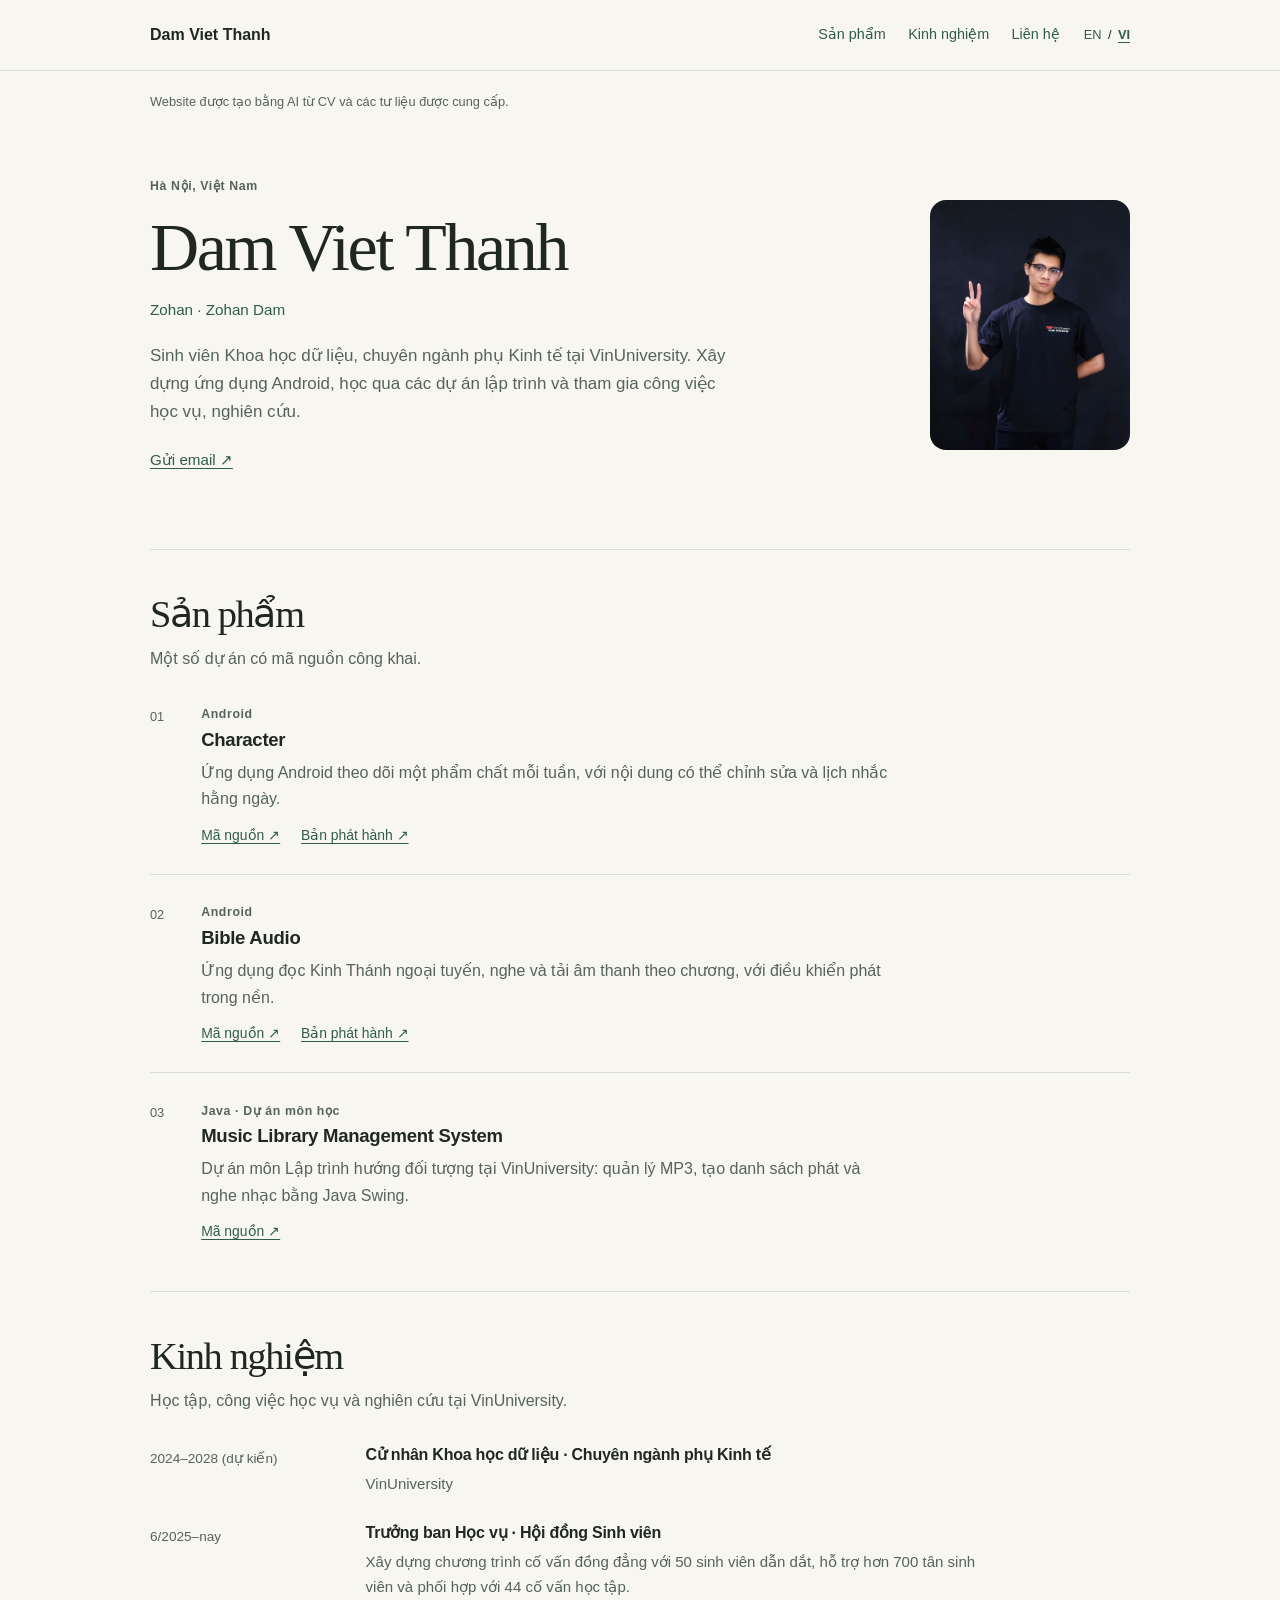
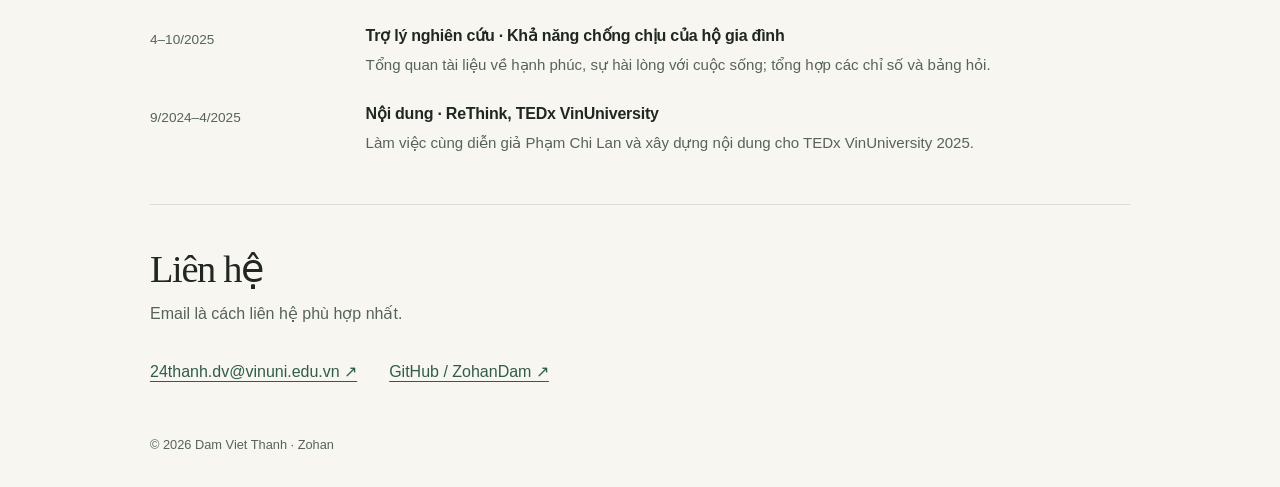
==== commit 3b57f553: "Replace expanded CV site with a concise bilingual portfolio" ====
--- a/contact-vi.html
+++ b/contact-vi.html
@@ -1,102 +1,7 @@
 <!DOCTYPE html>
-<html lang="vi">
-<head>
-  <meta charset="UTF-8">
-  <meta name="viewport" content="width=device-width, initial-scale=1.0">
-  <title>Liên hệ | Dam Viet Thanh (Zohan)</title>
-  <meta name="description" content="Liên hệ Dam Viet Thanh, còn được biết đến là Zohan hoặc Zohan Dam, tại Hà Nội. Email và hồ sơ GitHub.">
-  <meta name="author" content="Dam Viet Thanh (Zohan)">
-  <meta name="theme-color" content="#f7f6f1">
-  <link rel="canonical" href="https://damthanh.com/contact-vi.html">
-  <link rel="alternate" hreflang="en" href="https://damthanh.com/contact.html">
-  <link rel="alternate" hreflang="vi" href="https://damthanh.com/contact-vi.html">
-  <link rel="alternate" hreflang="x-default" href="https://damthanh.com/contact.html">
-  <meta property="og:type" content="website">
-  <meta property="og:site_name" content="Dam Viet Thanh (Zohan)">
-  <meta property="og:title" content="Liên hệ | Dam Viet Thanh (Zohan)">
-  <meta property="og:description" content="Liên hệ Dam Viet Thanh, còn được biết đến là Zohan hoặc Zohan Dam, tại Hà Nội. Email và hồ sơ GitHub.">
-  <meta property="og:url" content="https://damthanh.com/contact-vi.html">
-  <meta property="og:locale" content="vi_VN">
-  <meta property="og:locale:alternate" content="en_US">
-  <meta property="og:image" content="https://damthanh.com/images/profile.jpg">
-  <meta property="og:image:alt" content="Dam Viet Thanh (Zohan)">
-  <meta name="twitter:card" content="summary">
-  <meta name="twitter:title" content="Liên hệ | Dam Viet Thanh (Zohan)">
-  <meta name="twitter:description" content="Liên hệ Dam Viet Thanh, còn được biết đến là Zohan hoặc Zohan Dam, tại Hà Nội. Email và hồ sơ GitHub.">
-  <meta name="twitter:image" content="https://damthanh.com/images/profile.jpg">
-  <link rel="stylesheet" href="css/style.css?v=20261103-ai-notice">
-</head>
-<body>
-  <a class="skip-link" href="#main">Bỏ qua nội dung điều hướng</a>
-
-  <header class="site-header">
-    <nav class="nav" aria-label="Điều hướng chính">
-      <a class="brand" href="index-vi.html" aria-label="Trang chủ Dam Viet Thanh">
-        <span class="brand-mark">DT</span>
-        <span class="brand-text">Dam Viet Thanh</span>
-      </a>
-
-      <button class="nav-toggle" type="button" aria-expanded="false" aria-controls="nav-links">
-        Menu
-      </button>
-
-      <div class="nav-links" id="nav-links">
-        <a href="index-vi.html">Trang chủ</a>
-        <a href="hobbies-vi.html">Sở thích</a>
-        <a href="projects-vi.html">Dự án</a>
-        <a href="contact-vi.html">Liên hệ</a>
-      </div>
-
-      <div class="nav-lang" aria-label="Chuyển ngôn ngữ">
-        <a href="contact.html">EN</a>
-        <span>|</span>
-        <a class="is-active" href="contact-vi.html" aria-current="page">VI</a>
-      </div>
-    </nav>
-  </header>
-
-  <main id="main" class="page-shell">
-    <p class="ai-notice"><strong>Website được tạo bằng AI.</strong> Dựa trên CV và các tư liệu do Dam Viet Thanh cung cấp.</p>
-
-    <section class="page-intro reveal">
-      <p class="eyebrow">Liên hệ</p>
-      <h1>Liên hệ Dam Viet Thanh.</h1>
-      <p class="lead">
-        Còn được biết đến là Zohan hoặc Zohan Dam. Hiện sống và học tập tại Hà Nội. Kênh liên hệ phù hợp nhất là email.
-      </p>
-    </section>
-
-    <section class="contact-layout reveal">
-      <article class="contact-card">
-        <p class="card-label">Email</p>
-        <h2><a href="mailto:24thanh.dv@vinuni.edu.vn">24thanh.dv@vinuni.edu.vn</a></h2>
-        <p>Kênh liên hệ học thuật và chuyên môn chính.</p>
-      </article>
-
-      <article class="contact-card">
-        <p class="card-label">Điện thoại</p>
-        <h2><a href="tel:+84389693170">+84 389 693 170</a></h2>
-        <p>Số điện thoại liên hệ tại Việt Nam.</p>
-      </article>
-
-      <article class="contact-card">
-        <p class="card-label">Địa điểm</p>
-        <h2>Hà Nội, Việt Nam</h2>
-        <p>Nơi học tập và làm việc hiện tại.</p>
-      </article>
-      <article class="contact-card">
-        <p class="card-label">GitHub</p>
-        <h2><a class="text-link" href="https://github.com/ZohanDam" rel="me">ZohanDam</a></h2>
-        <p>Hồ sơ lập trình của Dam Viet Thanh (Zohan Dam).</p>
-      </article>
-    </section>
-  </main>
-
-  <footer class="site-footer">
-    <p class="site-disclosure">Website này được tạo bằng AI dựa trên CV và các tư liệu do Dam Viet Thanh cung cấp.</p>
-    <p>&copy; <span id="year"></span> Dam Viet Thanh · Zohan Dam</p>
-  </footer>
-
-  <script src="js/script.js"></script>
-</body>
-</html>
+<html lang="vi"><head>
+  <meta charset="UTF-8"><meta name="viewport" content="width=device-width, initial-scale=1">
+  <title>Dam Viet Thanh (Zohan)</title>
+  <meta http-equiv="refresh" content="0;url=index-vi.html#contact">
+  <link rel="canonical" href="https://damthanh.com/index-vi.html">
+</head><body><p><a href="index-vi.html#contact">Tiếp tục đến website — Dam Viet Thanh</a></p></body></html>
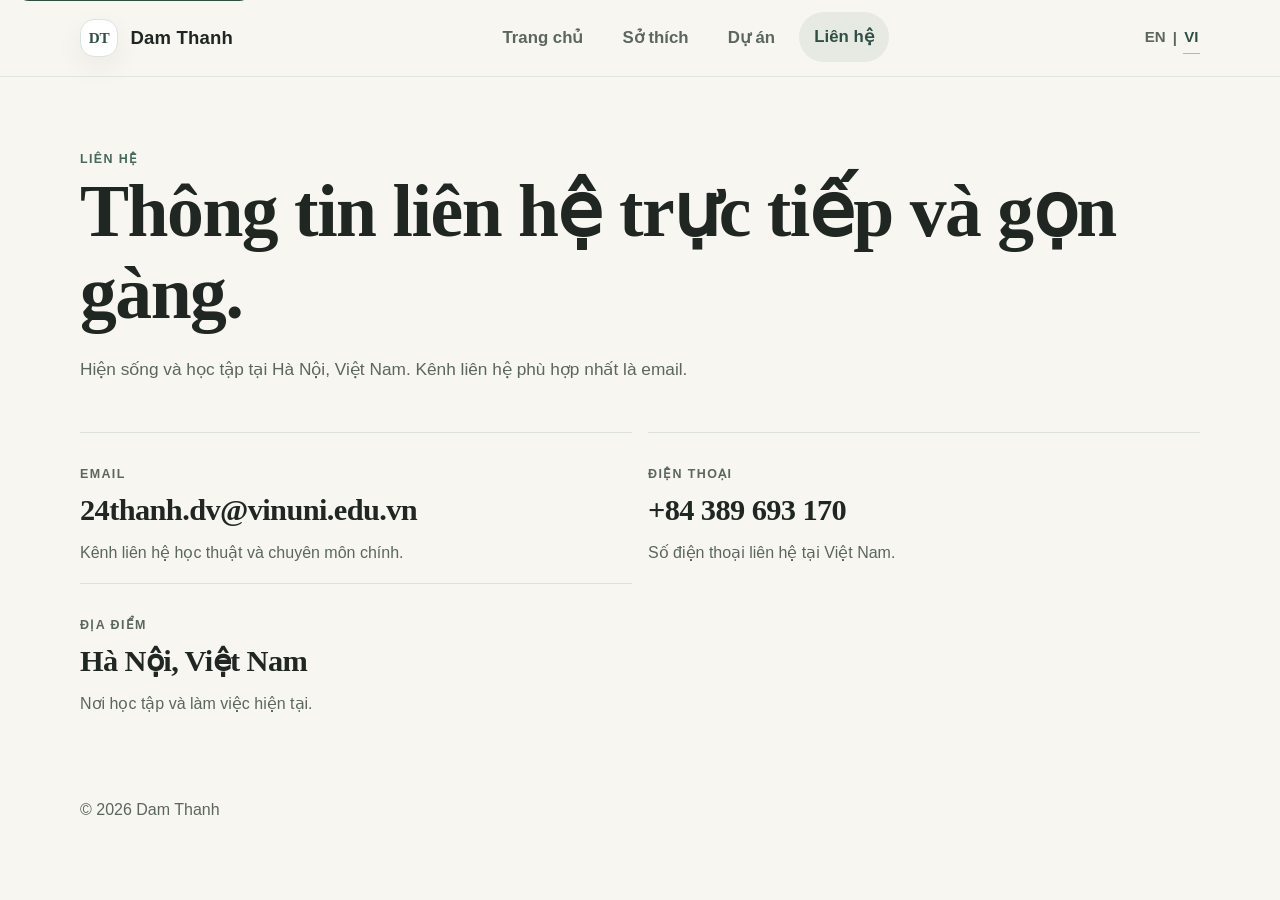
==== commit d693e6e2: "Restore website to the original pre-CV state" ====
--- a/contact-vi.html
+++ b/contact-vi.html
@@ -1,7 +1,77 @@
 <!DOCTYPE html>
-<html lang="vi"><head>
-  <meta charset="UTF-8"><meta name="viewport" content="width=device-width, initial-scale=1">
-  <title>Dam Viet Thanh (Zohan)</title>
-  <meta http-equiv="refresh" content="0;url=index-vi.html#contact">
-  <link rel="canonical" href="https://damthanh.com/index-vi.html">
-</head><body><p><a href="index-vi.html#contact">Tiếp tục đến website — Dam Viet Thanh</a></p></body></html>
+<html lang="vi">
+<head>
+  <meta charset="UTF-8">
+  <meta name="viewport" content="width=device-width, initial-scale=1.0">
+  <title>Liên hệ | Dam Thanh</title>
+  <meta name="description" content="Thông tin liên hệ của Dam Viet Thanh, sinh viên Data Science tại VinUniversity, hiện sống và học tập tại Hà Nội, Việt Nam.">
+  <meta name="theme-color" content="#f7f6f1">
+  <link rel="canonical" href="http://localhost:3050/contact-vi.html">
+  <link rel="stylesheet" href="css/style.css">
+</head>
+<body>
+  <a class="skip-link" href="#main">Bỏ qua nội dung điều hướng</a>
+
+  <header class="site-header">
+    <nav class="nav" aria-label="Điều hướng chính">
+      <a class="brand" href="index-vi.html" aria-label="Trang chủ Dam Thanh">
+        <span class="brand-mark">DT</span>
+        <span class="brand-text">Dam Thanh</span>
+      </a>
+
+      <button class="nav-toggle" type="button" aria-expanded="false" aria-controls="nav-links">
+        Menu
+      </button>
+
+      <div class="nav-links" id="nav-links">
+        <a href="index-vi.html">Trang chủ</a>
+        <a href="hobbies-vi.html">Sở thích</a>
+        <a href="projects-vi.html">Dự án</a>
+        <a href="contact-vi.html">Liên hệ</a>
+      </div>
+
+      <div class="nav-lang" aria-label="Chuyển ngôn ngữ">
+        <a href="contact.html">EN</a>
+        <span>|</span>
+        <a class="is-active" href="contact-vi.html" aria-current="page">VI</a>
+      </div>
+    </nav>
+  </header>
+
+  <main id="main" class="page-shell">
+    <section class="page-intro reveal">
+      <p class="eyebrow">Liên hệ</p>
+      <h1>Thông tin liên hệ trực tiếp và gọn gàng.</h1>
+      <p class="lead">
+        Hiện sống và học tập tại Hà Nội, Việt Nam. Kênh liên hệ phù hợp nhất là email.
+      </p>
+    </section>
+
+    <section class="contact-layout reveal">
+      <article class="contact-card">
+        <p class="card-label">Email</p>
+        <h2><a href="mailto:24thanh.dv@vinuni.edu.vn">24thanh.dv@vinuni.edu.vn</a></h2>
+        <p>Kênh liên hệ học thuật và chuyên môn chính.</p>
+      </article>
+
+      <article class="contact-card">
+        <p class="card-label">Điện thoại</p>
+        <h2><a href="tel:+84389693170">+84 389 693 170</a></h2>
+        <p>Số điện thoại liên hệ tại Việt Nam.</p>
+      </article>
+
+      <article class="contact-card">
+        <p class="card-label">Địa điểm</p>
+        <h2>Hà Nội, Việt Nam</h2>
+        <p>Nơi học tập và làm việc hiện tại.</p>
+      </article>
+    </section>
+  </main>
+
+  <footer class="site-footer">
+    <p>&copy; <span id="year"></span> Dam Thanh</p>
+  </footer>
+
+  <script src="js/script.js"></script>
+</body>
+</html>
--- a/css/style.css
+++ b/css/style.css
@@ -0,0 +1,679 @@
+:root {
+  --bg: #f7f6f1;
+  --surface: #fcfbf7;
+  --surface-strong: #ffffff;
+  --text: #202722;
+  --muted: #5b665f;
+  --line: #dde2dc;
+  --accent: #45695d;
+  --accent-strong: #2f4f45;
+  --shadow: 0 10px 28px rgba(26, 39, 33, 0.06);
+  --radius: 1.1rem;
+  --radius-large: 1.5rem;
+  --max-width: 1120px;
+}
+
+*,
+*::before,
+*::after {
+  box-sizing: border-box;
+}
+
+html {
+  scroll-behavior: smooth;
+}
+
+body {
+  margin: 0;
+  background: var(--bg);
+  color: var(--text);
+  font-family: "Segoe UI", "Helvetica Neue", Arial, sans-serif;
+  line-height: 1.65;
+  text-rendering: optimizeLegibility;
+}
+
+img {
+  display: block;
+  max-width: 100%;
+}
+
+a {
+  color: inherit;
+  text-decoration: none;
+}
+
+button,
+input,
+textarea {
+  font: inherit;
+}
+
+h1,
+h2,
+h3 {
+  margin: 0;
+  font-family: "Iowan Old Style", "Palatino Linotype", "Book Antiqua", Georgia, serif;
+  font-weight: 600;
+  letter-spacing: -0.02em;
+  line-height: 1.12;
+}
+
+p {
+  margin: 0;
+}
+
+.skip-link {
+  position: absolute;
+  top: -3rem;
+  left: 1rem;
+  z-index: 20;
+  padding: 0.7rem 0.95rem;
+  border-radius: 0.8rem;
+  background: var(--accent-strong);
+  color: #fff;
+}
+
+.skip-link:focus {
+  top: 1rem;
+}
+
+.site-header {
+  position: sticky;
+  top: 0;
+  z-index: 10;
+  border-bottom: 1px solid rgba(221, 226, 220, 0.92);
+  background: rgba(247, 246, 241, 0.92);
+  backdrop-filter: blur(14px);
+}
+
+.nav {
+  width: min(var(--max-width), calc(100% - 2rem));
+  margin: 0 auto;
+  min-height: 4.75rem;
+  display: flex;
+  align-items: center;
+  justify-content: flex-start;
+  gap: 0.75rem;
+}
+
+.brand {
+  display: inline-flex;
+  align-items: center;
+  gap: 0.75rem;
+  flex: 0 0 auto;
+  min-width: 9.5rem;
+}
+
+.brand-mark {
+  width: 2.4rem;
+  height: 2.4rem;
+  display: grid;
+  place-items: center;
+  border: 1px solid var(--line);
+  border-radius: 0.9rem;
+  background: var(--surface-strong);
+  color: var(--accent-strong);
+  font-family: "Iowan Old Style", Georgia, serif;
+  font-size: 0.95rem;
+  font-weight: 700;
+  box-shadow: var(--shadow);
+}
+
+.brand-text {
+  font-size: 1.16rem;
+  font-weight: 650;
+  letter-spacing: 0.01em;
+}
+
+.nav-toggle {
+  display: none;
+  padding: 0.7rem 0.95rem;
+  border: 1px solid var(--line);
+  border-radius: 0.9rem;
+  background: var(--surface);
+  color: var(--text);
+}
+
+.nav-links {
+  display: flex;
+  align-items: center;
+  justify-content: center;
+  gap: 0.55rem;
+  flex: 1;
+  width: 100%;
+}
+
+.nav-lang {
+  display: inline-flex;
+  align-items: center;
+  gap: 0.35rem;
+  flex: 0 0 auto;
+  color: var(--muted);
+  font-size: 0.94rem;
+  font-weight: 600;
+}
+
+.nav-lang a {
+  padding: 0.22rem 0.1rem;
+  border-bottom: 1px solid transparent;
+  transition: color 180ms ease, border-color 180ms ease;
+}
+
+.nav-lang a:hover,
+.nav-lang a:focus-visible,
+.nav-lang a.is-active {
+  color: var(--accent-strong);
+  border-color: rgba(69, 105, 93, 0.42);
+}
+
+.nav-links a {
+  padding: 0.72rem 0.95rem;
+  border-radius: 999px;
+  color: var(--muted);
+  font-size: 1.05rem;
+  font-weight: 600;
+  transition: color 180ms ease, background-color 180ms ease, transform 180ms ease;
+}
+
+.nav-links a:hover,
+.nav-links a:focus-visible,
+.nav-links a.is-active {
+  color: var(--accent-strong);
+  background: rgba(69, 105, 93, 0.09);
+  transform: translateY(-1px);
+}
+
+.page-shell {
+  width: min(var(--max-width), calc(100% - 2rem));
+  margin: 0 auto;
+  padding: 4.5rem 0 5rem;
+}
+
+.hero,
+.page-intro,
+.section,
+.section-grid,
+.detail-grid,
+.project-stack,
+.contact-layout {
+  margin-top: 0;
+}
+
+.hero {
+  max-width: 48rem;
+}
+
+.hero-stage {
+  max-width: none;
+  min-height: 34rem;
+  display: grid;
+  grid-template-columns: minmax(0, 1.15fr) minmax(220px, 0.6fr);
+  align-items: end;
+  gap: 2rem;
+  padding: 2.2rem;
+  border-radius: 2rem;
+  overflow: hidden;
+  background-image:
+    linear-gradient(180deg, rgba(20, 29, 25, 0.24) 0%, rgba(20, 29, 25, 0.52) 100%),
+    linear-gradient(90deg, rgba(20, 29, 25, 0.58) 0%, rgba(20, 29, 25, 0.34) 54%, rgba(20, 29, 25, 0.18) 100%),
+    url("../images/vinuni-upfront.webp");
+  background-size: cover;
+  background-position: center center;
+  box-shadow: var(--shadow);
+}
+
+.hero-panel {
+  max-width: 38rem;
+  color: #f7f7f2;
+}
+
+.hero-panel .eyebrow {
+  color: rgba(247, 247, 242, 0.82);
+}
+
+.hero-stage h1 {
+  color: #ffffff;
+}
+
+.hero-subtitle {
+  margin-top: 1rem;
+  max-width: 34rem;
+  color: rgba(247, 247, 242, 0.94);
+  font-size: 1.18rem;
+  line-height: 1.65;
+}
+
+.hero-stage .lead {
+  max-width: 32rem;
+  color: rgba(247, 247, 242, 0.84);
+}
+
+.hero-meta {
+  margin-top: 1.2rem;
+  color: rgba(247, 247, 242, 0.78);
+  font-size: 0.98rem;
+  letter-spacing: 0.02em;
+}
+
+.hero-meta a {
+  color: inherit;
+  text-decoration: underline;
+  text-decoration-color: rgba(247, 247, 242, 0.35);
+  text-underline-offset: 0.16em;
+}
+
+.hero-meta a:hover,
+.hero-meta a:focus-visible {
+  text-decoration-color: rgba(247, 247, 242, 0.82);
+}
+
+.hero-aside {
+  display: flex;
+  justify-content: flex-end;
+  align-items: end;
+}
+
+.portrait-frame {
+  width: min(100%, 25rem);
+  margin: 0;
+  padding: 0.9rem;
+  border: 1px solid var(--line);
+  border-radius: 2rem;
+  background: rgba(255, 255, 255, 0.72);
+  box-shadow: var(--shadow);
+}
+
+.portrait-frame-hero {
+  width: min(100%, 18rem);
+  padding: 0.6rem;
+  background: rgba(255, 255, 255, 0.1);
+  border-color: rgba(255, 255, 255, 0.18);
+  backdrop-filter: blur(6px);
+}
+
+.portrait-frame img {
+  width: 100%;
+  aspect-ratio: 4 / 5;
+  object-fit: cover;
+  object-position: center top;
+  border-radius: 1.4rem;
+}
+
+.summary-strip {
+  display: grid;
+  grid-template-columns: repeat(auto-fit, minmax(220px, 1fr));
+  gap: 1.25rem;
+  margin-top: 2rem;
+}
+
+.summary-item {
+  padding-top: 1rem;
+  border-top: 1px solid var(--line);
+}
+
+.story-section {
+  margin-top: 4.75rem;
+  padding-top: 2.15rem;
+  border-top: 1px solid var(--line);
+}
+
+.media-grid {
+  display: grid;
+  grid-template-columns: repeat(2, minmax(0, 1fr));
+  gap: 1.4rem 1.1rem;
+  margin-top: 1.8rem;
+}
+
+.media-card {
+  grid-column: span 1;
+  margin: 0;
+}
+
+.media-card-wide {
+  grid-column: 1 / -1;
+}
+
+.media-card-tall {
+  grid-column: span 1;
+}
+
+.media-card img {
+  width: 100%;
+  height: 18.5rem;
+  object-fit: cover;
+  object-position: center;
+  border-radius: 1rem;
+}
+
+.media-card-wide img {
+  height: 24rem;
+}
+
+.media-card-tall img {
+  height: 18.5rem;
+}
+
+.media-card figcaption {
+  padding: 0.8rem 0 0;
+  color: var(--muted);
+  font-size: 0.92rem;
+  line-height: 1.55;
+}
+
+.summary-item h2 {
+  margin-top: 0.45rem;
+  font-size: clamp(1.2rem, 2vw, 1.5rem);
+}
+
+.summary-item p:last-child {
+  margin-top: 0.55rem;
+  color: var(--muted);
+}
+
+.eyebrow,
+.card-label,
+.project-type,
+.project-year {
+  font-size: 0.78rem;
+  font-weight: 700;
+  letter-spacing: 0.11em;
+  text-transform: uppercase;
+}
+
+.eyebrow,
+.card-label,
+.project-type {
+  color: var(--accent);
+}
+
+.hero h1,
+.page-intro h1 {
+  font-size: clamp(2.5rem, 6vw, 4.6rem);
+}
+
+.lead {
+  margin-top: 1.3rem;
+  max-width: 42rem;
+  color: var(--muted);
+  font-size: 1.08rem;
+}
+
+.button {
+  display: inline-flex;
+  align-items: center;
+  justify-content: center;
+  min-height: 3rem;
+  padding: 0.8rem 1.15rem;
+  border: 1px solid transparent;
+  border-radius: 999px;
+  background: var(--accent-strong);
+  color: #fff;
+  box-shadow: var(--shadow);
+  transition: transform 180ms ease, opacity 180ms ease, background-color 180ms ease;
+}
+
+.button:hover,
+.button:focus-visible {
+  transform: translateY(-1px);
+}
+
+.button-secondary {
+  border-color: var(--line);
+  background: transparent;
+  color: var(--text);
+  box-shadow: none;
+}
+
+.section-grid,
+.detail-grid,
+.contact-layout {
+  display: grid;
+  grid-template-columns: repeat(3, minmax(0, 1fr));
+  gap: 1rem;
+  margin-top: 3rem;
+}
+
+.feature-card,
+.detail-card,
+.contact-card,
+.statement-panel,
+.project-card,
+.contact-form {
+  border: 0;
+  border-top: 1px solid var(--line);
+  border-radius: 0;
+  background: transparent;
+  box-shadow: none;
+}
+
+.feature-card,
+.detail-card,
+.contact-card,
+.project-card {
+  padding: 1.15rem 0 0;
+}
+
+.feature-card h2,
+.statement-panel h2,
+.detail-card h2,
+.project-card h2,
+.contact-card h2 {
+  margin-top: 0.55rem;
+  font-size: clamp(1.35rem, 3vw, 1.9rem);
+}
+
+.feature-card p:not(.card-label),
+.detail-card p:not(.card-label),
+.project-card p,
+.contact-card p {
+  margin-top: 0.8rem;
+  color: var(--muted);
+}
+
+.section {
+  margin-top: 3rem;
+}
+
+.section-heading {
+  max-width: 44rem;
+}
+
+.section-heading h2 {
+  margin-top: 0.55rem;
+  font-size: clamp(1.9rem, 4vw, 3rem);
+}
+
+.section-copy {
+  margin-top: 1rem;
+  max-width: 38rem;
+  color: var(--muted);
+}
+
+.detail-grid,
+.contact-layout {
+  grid-template-columns: repeat(2, minmax(0, 1fr));
+}
+
+.project-stack {
+  display: grid;
+  gap: 2rem;
+  margin-top: 3rem;
+}
+
+.project-card {
+  padding: 1.2rem 0 0;
+}
+
+.project-meta {
+  display: flex;
+  align-items: center;
+  justify-content: space-between;
+  gap: 1rem;
+}
+
+.project-year {
+  color: var(--muted);
+}
+
+.contact-form {
+  max-width: 42rem;
+  padding: 1.2rem 0 0;
+}
+
+.form-row + .form-row {
+  margin-top: 1rem;
+}
+
+.form-row label {
+  display: block;
+  margin-bottom: 0.45rem;
+  font-weight: 600;
+}
+
+.form-row input,
+.form-row textarea {
+  width: 100%;
+  padding: 0.9rem 1rem;
+  border: 1px solid var(--line);
+  border-radius: var(--radius);
+  background: #fff;
+  color: var(--muted);
+}
+
+.form-row input:disabled,
+.form-row textarea:disabled,
+.contact-form .button:disabled {
+  cursor: not-allowed;
+  opacity: 0.7;
+}
+
+.contact-form .button {
+  margin-top: 1rem;
+}
+
+.site-footer {
+  width: min(var(--max-width), calc(100% - 2rem));
+  margin: 0 auto;
+  padding: 0 0 2.5rem;
+  color: var(--muted);
+}
+
+.reveal {
+  opacity: 0;
+  transform: translateY(18px);
+  transition: opacity 480ms ease, transform 480ms ease;
+}
+
+.reveal.is-visible {
+  opacity: 1;
+  transform: translateY(0);
+}
+
+:focus-visible {
+  outline: 2px solid rgba(69, 105, 93, 0.38);
+  outline-offset: 3px;
+}
+
+@media (prefers-reduced-motion: reduce) {
+  html {
+    scroll-behavior: auto;
+  }
+
+  *,
+  *::before,
+  *::after {
+    animation: none !important;
+    transition: none !important;
+  }
+
+  .reveal {
+    opacity: 1;
+    transform: none;
+  }
+}
+
+@media (max-width: 860px) {
+  .nav {
+    min-height: 4.4rem;
+    flex-wrap: wrap;
+    padding: 0.8rem 0;
+  }
+
+  .nav-toggle {
+    display: inline-flex;
+  }
+
+  .nav-links {
+    width: 100%;
+    display: none;
+    flex-direction: column;
+    align-items: stretch;
+    padding-bottom: 0.4rem;
+  }
+
+  .nav-links.is-open {
+    display: flex;
+  }
+
+  .nav-links a {
+    border-radius: 1rem;
+  }
+
+  .nav-lang {
+    margin-left: auto;
+  }
+
+  .section-grid,
+  .summary-strip,
+  .media-grid,
+  .detail-grid,
+  .contact-layout {
+    grid-template-columns: 1fr;
+  }
+
+  .media-card,
+  .media-card-wide,
+  .media-card-tall {
+    grid-column: 1 / -1;
+  }
+
+}
+
+@media (max-width: 640px) {
+  .page-shell {
+    padding-top: 3.25rem;
+  }
+
+  .hero h1,
+  .page-intro h1 {
+    font-size: clamp(2.2rem, 11vw, 3.4rem);
+  }
+
+  .hero-stage {
+    grid-template-columns: 1fr;
+    min-height: auto;
+    gap: 1.5rem;
+    padding: 1.35rem;
+    border-radius: 1.5rem;
+  }
+
+  .hero-aside {
+    justify-content: flex-start;
+  }
+
+  .portrait-frame-hero {
+    width: min(100%, 12.5rem);
+  }
+
+  .lead {
+    font-size: 1rem;
+  }
+
+  .feature-card,
+  .detail-card,
+  .contact-card,
+  .project-card,
+  .contact-form {
+    padding: 1rem 0 0;
+  }
+}
